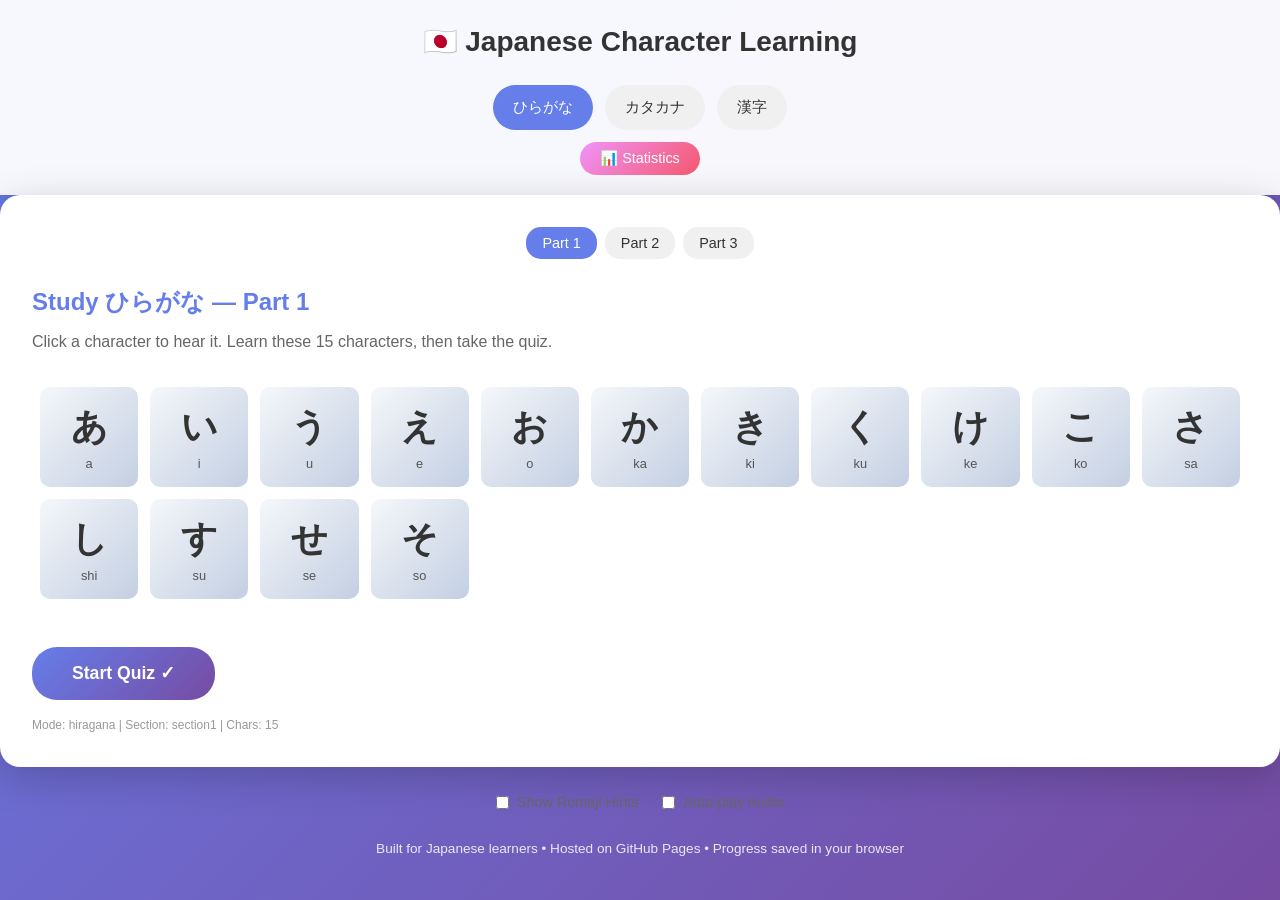
==== japanese.html @ a39e214e "Updating landing page" ====
<!DOCTYPE html>
<html lang="en">
<head>
    <meta charset="UTF-8">
    <meta name="viewport" content="width=device-width, initial-scale=1.0">
    <title>Japanese Character Learning</title>
    <link rel="stylesheet" href="styles.css?v=5">
</head>
<body>
    <header>
        <h1>🇯🇵 Japanese Character Learning</h1>
        <nav>
            <button class="nav-btn active" data-mode="hiragana">ひらがな</button>
            <button class="nav-btn" data-mode="katakana">カタカナ</button>
            <button class="nav-btn" data-mode="kanji">漢字</button>
        </nav>
        <div class="header-actions">
            <button class="stats-btn" id="statsBtn">📊 Statistics</button>
        </div>
    </header>

    <main>
        <div class="modal" id="statsModal">
            <div class="modal-content">
                <div class="modal-header">
                    <h2>Your Learning Statistics</h2>
                    <button class="close-btn" id="closeStats">&times;</button>
                </div>
                <div class="modal-body">
                    <div class="stat-grid">
                        <div class="stat-card">
                            <h3>Characters Reviewed</h3>
                            <p class="stat-value" id="totalStudied">0</p>
                        </div>
                        <div class="stat-card">
                            <h3>Accuracy Rate</h3>
                            <p class="stat-value" id="accuracyRate">0%</p>
                        </div>
                        <div class="stat-card">
                            <h3>Best Streak</h3>
                            <p class="stat-value" id="bestStreak">0 🔥</p>
                        </div>
                        <div class="stat-card">
                            <h3>Days Active</h3>
                            <p class="stat-value" id="daysActive">1</p>
                        </div>
                    </div>

                    <div class="weak-characters">
                        <h3>Weakest Areas (most missed)</h3>
                        <div id="weakList"></div>
                    </div>

                    <div class="progress-overall">
                        <h3>Coverage by Script</h3>
                        <div class="mode-progress">
                            <span>Hiragana</span>
                            <div class="progress-bar-small"><div class="progress-fill-small" id="hiraganaProgress"></div></div>
                            <span id="hiraganaPercent">0%</span>
                        </div>
                        <div class="mode-progress">
                            <span>Katakana</span>
                            <div class="progress-bar-small"><div class="progress-fill-small" id="katakanaProgress"></div></div>
                            <span id="katakanaPercent">0%</span>
                        </div>
                        <div class="mode-progress">
                            <span>Kanji</span>
                            <div class="progress-bar-small"><div class="progress-fill-small" id="kanjiProgress"></div></div>
                            <span id="kanjiPercent">0%</span>
                        </div>
                    </div>

                    <button class="reset-btn" id="resetStats">Reset All Progress</button>
                </div>
            </div>
        </div>

        <div class="study-container" id="studyView">
            <div class="section-selector">
                <button class="section-btn active" data-section="section1">Part 1</button>
                <button class="section-btn" data-section="section2">Part 2</button>
                <button class="section-btn" data-section="section3">Part 3</button>
            </div>

            <div class="study-intro">
                <h2 id="sectionTitle">Study Hiragana — Part 1</h2>
                <p id="sectionDescription">Loading...</p>
                <div class="character-grid" id="studyGrid"></div>
                <button class="start-quiz-btn" id="startQuizBtn">Start Quiz ✓</button>
                <p class="debug-msg" id="debugMsg"></p>
            </div>
        </div>

        <div class="quiz-container" id="quizView" style="display:none;">
            <button class="back-study-btn" id="backStudyBtn">← Back to Study</button>

            <div id="quizBody">
                <div class="progress-bar">
                    <div class="progress-fill" id="progressFill"></div>
                </div>

                <div class="stats">
                    <span>Score: <strong id="scoreDisplay">0</strong>/<strong id="totalDisplay">0</strong></span>
                    <span>Streak: <strong id="streakDisplay">0</strong> 🔥</span>
                </div>

                <div class="character-card">
                    <div class="character" id="characterDisplay">?</div>
                    <button class="audio-btn" id="audioBtn" title="Listen to pronunciation">🔊</button>
                    <div class="hint" id="hintDisplay"></div>
                </div>

                <form id="answerForm" autocomplete="off">
                    <input
                        type="text"
                        id="answerInput"
                        placeholder="Type the reading (romaji)"
                        autocomplete="off"
                        autocapitalize="off"
                        autocorrect="off"
                        spellcheck="false">
                    <button type="submit" class="submit-btn">Check</button>
                </form>

                <div class="feedback" id="feedback">
                    <p id="feedbackText"></p>
                </div>

                <button class="skip-btn" id="skipBtn">Skip</button>

                <div class="mode-info" id="modeInfo"></div>
            </div>

            <div class="completion" id="completionPanel" style="display:none;">
                <h2>Quiz Complete! 🎉</h2>
                <p id="completionText"></p>
                <div class="completion-actions">
                    <button class="start-quiz-btn" id="retryBtn">Retry</button>
                    <button class="back-study-btn" id="completionBackBtn">Back to Study</button>
                </div>
            </div>
        </div>

        <div class="controls">
            <label><input type="checkbox" id="showRomaji"> Show Romaji Hints</label>
            <label><input type="checkbox" id="autoPlayAudio"> Auto-play Audio</label>
        </div>
    </main>

    <footer>
        <p>Built for Japanese learners • Hosted on GitHub Pages • Progress saved in your browser</p>
    </footer>

    <script src="data.js?v=5"></script>
    <script src="app.js?v=5"></script>
</body>
</html>
---- styles.css ----
* { margin: 0; padding: 0; box-sizing: border-box; }

body {
    font-family: -apple-system, BlinkMacSystemFont, 'Segoe UI', Roboto, sans-serif;
    background: linear-gradient(135deg, #667eea 0%, #764ba2 100%);
    min-height: 100vh;
    color: #333;
    line-height: 1.6;
}

header {
    background: rgba(255, 255, 255, 0.95);
    padding: 1.25rem;
    box-shadow: 0 2px 10px rgba(0, 0, 0, 0.1);
    text-align: center;
}

header h1 { font-size: 1.75rem; margin-bottom: 1rem; }

header .nav-btn {
    background: #f0f0f0;
    border: none;
    padding: 0.75rem 1.25rem;
    border-radius: 25px;
    cursor: pointer;
    font-size: 0.95rem;
    margin: 0.25rem;
    transition: all 0.3s;
    color: #333;
}

header .nav-btn:hover { background: #e0e0e0; }
header .nav-btn.active { background: #667eea; color: white; }

.header-actions { display: flex; justify-content: center; margin-top: 0.5rem; }

.stats-btn {
    background: linear-gradient(135deg, #f093fb, #f5576c);
    color: white;
    border: none;
    padding: 0.5rem 1.25rem;
    border-radius: 20px;
    cursor: pointer;
    font-size: 0.9rem;
}

.main { max-width: 700px; margin: 2rem auto; padding: 0 1rem; }

.study-container, .quiz-container {
    background: white;
    border-radius: 20px;
    padding: 2rem;
    box-shadow: 0 10px 40px rgba(0, 0, 0, 0.2);
}

.section-selector {
    display: flex;
    justify-content: center;
    gap: 0.5rem;
    margin-bottom: 1.5rem;
}

.section-btn {
    background: #f0f0f0;
    border: none;
    padding: 0.5rem 1rem;
    border-radius: 15px;
    cursor: pointer;
    font-size: 0.9rem;
    color: #333;
}

.section-btn:hover { background: #e0e0e0; }
.section-btn.active { background: #667eea; color: white; }

#sectionTitle { color: #667eea; font-size: 1.5rem; margin-bottom: 0.5rem; }
#sectionDescription { color: #666; margin-bottom: 1.5rem; }

.character-grid {
    display: grid;
    grid-template-columns: repeat(auto-fit, minmax(90px, 1fr));
    gap: 0.75rem;
    margin: 1.5rem 0;
    padding: 0.5rem;
}

.grid-item {
    background: linear-gradient(135deg, #f5f7fa, #c3cfe2);
    border: none;
    border-radius: 10px;
    padding: 1rem;
    text-align: center;
    cursor: pointer;
    display: flex;
    flex-direction: column;
    align-items: center;
    justify-content: center;
    min-height: 100px;
    transition: transform 0.2s, box-shadow 0.2s;
}

.grid-item:hover {
    transform: scale(1.08);
    box-shadow: 0 8px 25px rgba(102, 126, 234, 0.35);
}

.grid-item .char { font-size: 2.25rem; font-weight: bold; color: #333; }
.grid-item .reading { font-size: 0.8rem; color: #555; margin-top: 0.25rem; }

.start-quiz-btn {
    background: linear-gradient(135deg, #667eea, #764ba2);
    color: white;
    border: none;
    padding: 1rem 2.5rem;
    border-radius: 25px;
    cursor: pointer;
    font-size: 1.1rem;
    font-weight: bold;
    margin-top: 1rem;
    transition: transform 0.2s, box-shadow 0.2s;
}

.start-quiz-btn:hover {
    transform: translateY(-2px);
    box-shadow: 0 5px 20px rgba(102, 126, 234, 0.4);
}

.back-study-btn {
    background: #f0f0f0;
    border: none;
    padding: 0.5rem 1rem;
    border-radius: 10px;
    cursor: pointer;
    margin-bottom: 1rem;
}

.progress-bar { height: 8px; background: #eee; border-radius: 4px; overflow: hidden; margin-bottom: 1.5rem; }
.progress-fill { height: 100%; background: linear-gradient(90deg, #667eea, #764ba2); width: 0%; transition: width 0.3s; }

.stats { display: flex; justify-content: space-between; margin-bottom: 1.5rem; font-size: 0.9rem; color: #666; }

.character-card {
    text-align: center;
    padding: 3rem 2rem;
    margin-bottom: 1.5rem;
    background: linear-gradient(135deg, #f5f7fa, #c3cfe2);
    border-radius: 15px;
    min-height: 220px;
    display: flex;
    flex-direction: column;
    justify-content: center;
    align-items: center;
    position: relative;
}

.character { font-size: 5rem; font-weight: bold; margin-bottom: 1rem; }

.audio-btn {
    position: absolute;
    top: 1rem;
    right: 1rem;
    background: rgba(102, 126, 234, 0.15);
    border: none;
    width: 44px;
    height: 44px;
    border-radius: 50%;
    cursor: pointer;
    font-size: 1.2rem;
}

.audio-btn:hover { background: rgba(102, 126, 234, 0.35); }
.hint { margin-top: 0.5rem; color: #666; font-style: italic; }

#answerForm { display: flex; gap: 0.5rem; margin-bottom: 1rem; }
#answerInput { flex: 1; padding: 1rem; font-size: 1.1rem; border: 2px solid #ddd; border-radius: 10px; }
#answerInput:focus { outline: none; border-color: #667eea; }

.submit-btn {
    background: linear-gradient(135deg, #667eea, #764ba2);
    color: white;
    border: none;
    padding: 1rem 2rem;
    border-radius: 10px;
    cursor: pointer;
    font-size: 1rem;
    font-weight: bold;
}

.feedback { padding: 1rem; border-radius: 10px; text-align: center; margin-bottom: 1rem; display: none; }
.feedback.correct { display: block; background: #d4edda; color: #155724; }
.feedback.incorrect { display: block; background: #f8d7da; color: #721c24; }

.skip-btn {
    width: 100%;
    padding: 0.75rem;
    background: #f0f0f0;
    border: none;
    border-radius: 10px;
    cursor: pointer;
    margin-top: 0.5rem;
}

.mode-info { margin-top: 1.5rem; padding: 1rem; background: #f9f9f9; border-radius: 10px; font-size: 0.9rem; color: #666; text-align: center; }

.controls { margin-top: 1.5rem; display: flex; gap: 1.5rem; justify-content: center; flex-wrap: wrap; }
.controls label { display: flex; align-items: center; gap: 0.5rem; cursor: pointer; font-size: 0.9rem; color: #666; }

.completion { text-align: center; padding: 2rem 1rem; }
.completion h2 { color: #667eea; margin-bottom: 1rem; }
.completion p { color: #555; font-size: 1.1rem; margin-bottom: 1.5rem; }
.completion-actions { display: flex; gap: 1rem; justify-content: center; flex-wrap: wrap; }

.modal {
    display: none;
    position: fixed;
    z-index: 1000;
    left: 0;
    top: 0;
    width: 100%;
    height: 100%;
    background: rgba(0, 0, 0, 0.5);
    align-items: center;
    justify-content: center;
    padding: 1rem;
}

.modal.active { display: flex; }

.modal-content {
    background: white;
    border-radius: 20px;
    width: 100%;
    max-width: 600px;
    max-height: 80vh;
    overflow-y: auto;
}

.modal-header { display: flex; justify-content: space-between; align-items: center; padding: 1.5rem; border-bottom: 1px solid #eee; }
.modal-header h2 { color: #667eea; }
.close-btn { background: none; border: none; font-size: 2rem; cursor: pointer; }

.modal-body { padding: 1.5rem; }

.stat-grid { display: grid; grid-template-columns: repeat(auto-fit, minmax(120px, 1fr)); gap: 1rem; margin-bottom: 2rem; }
.stat-card { background: linear-gradient(135deg, #f5f7fa, #c3cfe2); border-radius: 10px; padding: 1rem; text-align: center; }
.stat-card h3 { font-size: 0.7rem; color: #666; margin-bottom: 0.5rem; text-transform: uppercase; }
.stat-value { font-size: 1.75rem; font-weight: bold; }

.weak-characters h3 { color: #666; margin-bottom: 0.75rem; }
#weakList { display: flex; flex-wrap: wrap; gap: 0.5rem; }
.weak-tag { background: #f8d7da; color: #721c24; padding: 0.4rem 0.8rem; border-radius: 15px; font-size: 1.1rem; }

.progress-overall h3 { color: #666; margin-bottom: 1rem; }
.mode-progress { display: flex; align-items: center; gap: 0.75rem; margin-bottom: 0.5rem; }
.mode-progress span:first-child { min-width: 90px; font-size: 0.85rem; }
.progress-bar-small { flex: 1; height: 10px; background: #eee; border-radius: 5px; overflow: hidden; }
.progress-fill-small { height: 100%; background: linear-gradient(90deg, #667eea, #764ba2); width: 0%; transition: width 0.3s; }

.reset-btn {
    width: 100%;
    padding: 0.85rem;
    background: #f8d7da;
    border: none;
    border-radius: 10px;
    color: #721c24;
    cursor: pointer;
}

footer { text-align: center; padding: 1.5rem; color: rgba(255, 255, 255, 0.85); font-size: 0.85rem; }

@media (max-width: 600px) {
    .character { font-size: 3.5rem; }
    #answerForm { flex-direction: column; }
    .submit-btn { width: 100%; }
    .character-grid { grid-template-columns: repeat(4, 1fr); }
}

.debug-msg { font-size: 0.75rem; color: #999; margin-top: 1rem; }
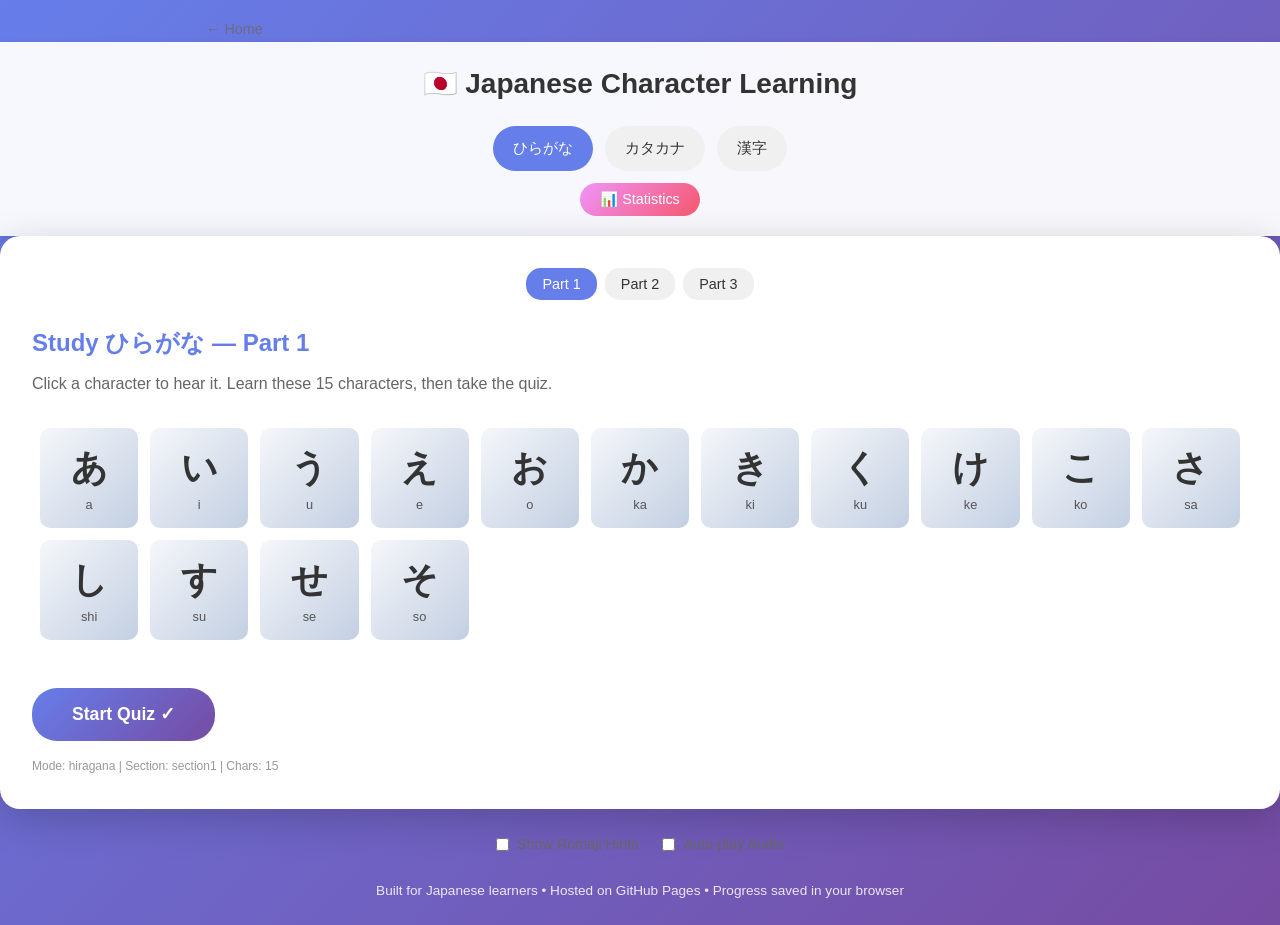
==== commit 82ae448e: "update" ====
--- a/japanese.html
+++ b/japanese.html
@@ -5,8 +5,21 @@
     <meta name="viewport" content="width=device-width, initial-scale=1.0">
     <title>Japanese Character Learning</title>
     <link rel="stylesheet" href="styles.css?v=5">
+    <style>
+      .top-nav { max-width: 900px; margin: 16px auto 0; padding: 0 16px; }
+      .back-link {
+        color: var(--muted, #6b6b80);
+        text-decoration: none;
+        font-size: 0.9rem;
+      }
+      .back-link:hover { color: var(--accent, #6d4aff); }
+    </style>
 </head>
 <body>
+    <div class="top-nav">
+        <a class="back-link" href="index.html">← Home</a>
+    </div>
+
     <header>
         <h1>🇯🇵 Japanese Character Learning</h1>
         <nav>
